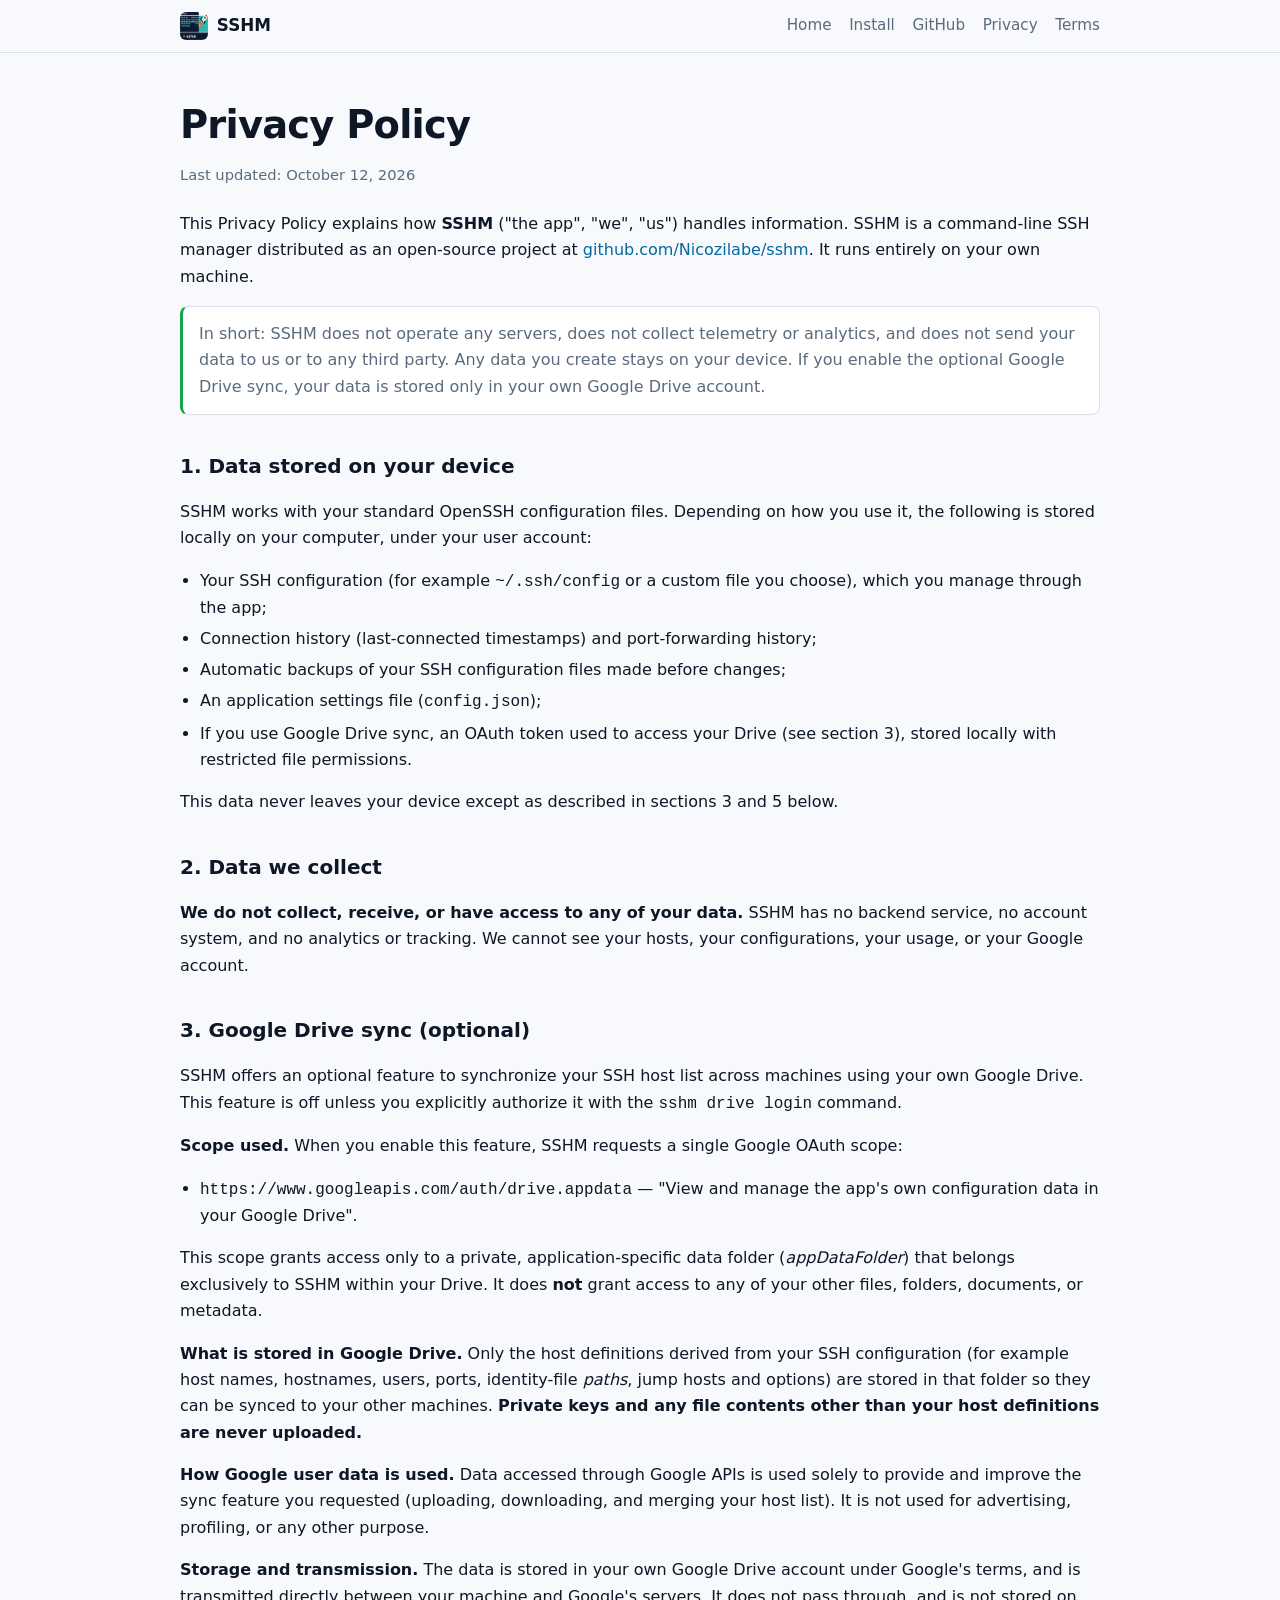
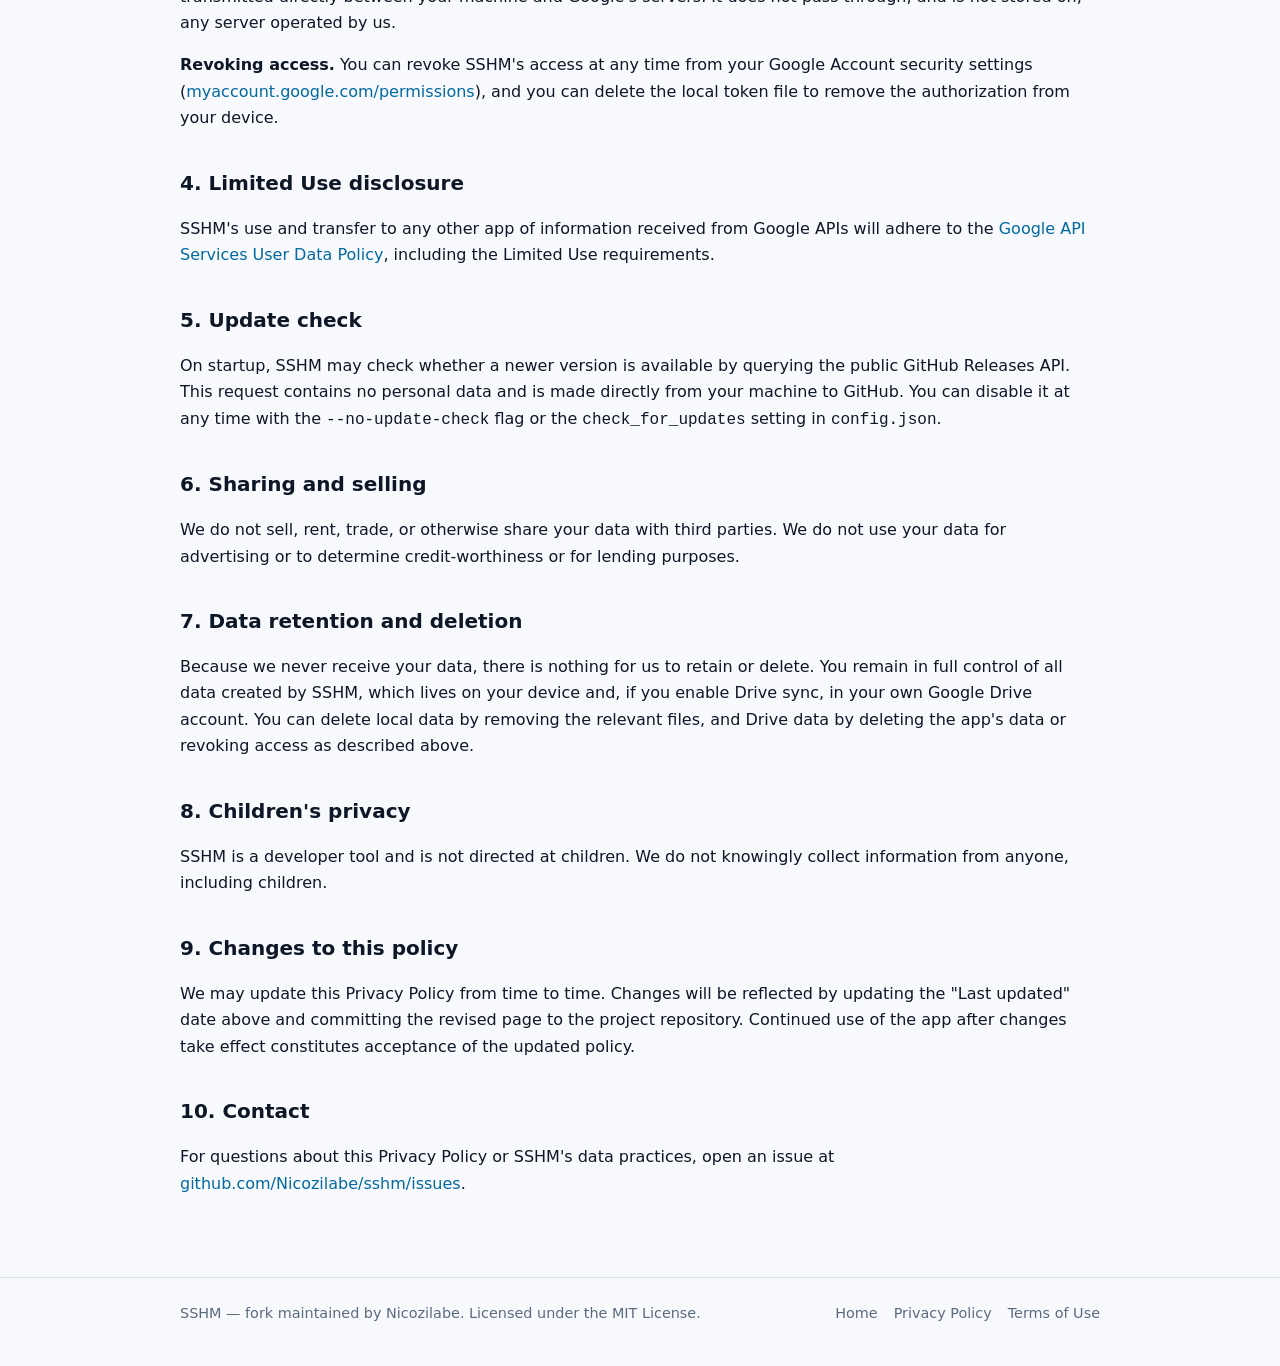
==== docs/privacy.html @ 2ea53ffe "docs: add GitHub Pages site with privacy policy and terms of use Adds a static site under docs/ (hom" ====
<!DOCTYPE html>
<html lang="en">
<head>
  <meta charset="utf-8">
  <meta name="viewport" content="width=device-width, initial-scale=1">
  <title>Privacy Policy — SSHM</title>
  <meta name="description" content="Privacy Policy for SSHM, an interactive SSH manager for the terminal, including how the optional Google Drive sync accesses and uses your data.">
  <link rel="icon" href="logo.png">
  <link rel="stylesheet" href="styles.css">
</head>
<body>
  <header class="site-header">
    <nav class="nav">
      <a class="brand" href="index.html"><img src="logo.png" alt="SSHM logo" class="brand-logo"><span>SSHM</span></a>
      <div class="nav-links">
        <a href="index.html">Home</a>
        <a href="index.html#install">Install</a>
        <a href="https://github.com/Nicozilabe/sshm">GitHub</a>
        <a href="privacy.html">Privacy</a>
        <a href="terms.html">Terms</a>
      </div>
    </nav>
  </header>

  <main>
    <div class="container">
      <article class="doc">
        <h1>Privacy Policy</h1>
        <p class="meta">Last updated: October 12, 2026</p>

        <p>This Privacy Policy explains how <strong>SSHM</strong> ("the app", "we", "us")
          handles information. SSHM is a command-line SSH manager distributed as an
          open-source project at
          <a href="https://github.com/Nicozilabe/sshm">github.com/Nicozilabe/sshm</a>.
          It runs entirely on your own machine.</p>

        <div class="note">
          In short: SSHM does not operate any servers, does not collect telemetry or
          analytics, and does not send your data to us or to any third party. Any data
          you create stays on your device. If you enable the optional Google Drive sync,
          your data is stored only in your own Google Drive account.
        </div>

        <h2>1. Data stored on your device</h2>
        <p>SSHM works with your standard OpenSSH configuration files. Depending on how
          you use it, the following is stored locally on your computer, under your user
          account:</p>
        <ul>
          <li>Your SSH configuration (for example <code>~/.ssh/config</code> or a custom
            file you choose), which you manage through the app;</li>
          <li>Connection history (last-connected timestamps) and port-forwarding history;</li>
          <li>Automatic backups of your SSH configuration files made before changes;</li>
          <li>An application settings file (<code>config.json</code>);</li>
          <li>If you use Google Drive sync, an OAuth token used to access your Drive
            (see section 3), stored locally with restricted file permissions.</li>
        </ul>
        <p>This data never leaves your device except as described in sections 3 and 5
          below.</p>

        <h2>2. Data we collect</h2>
        <p><strong>We do not collect, receive, or have access to any of your data.</strong>
          SSHM has no backend service, no account system, and no analytics or tracking.
          We cannot see your hosts, your configurations, your usage, or your Google
          account.</p>

        <h2>3. Google Drive sync (optional)</h2>
        <p>SSHM offers an optional feature to synchronize your SSH host list across
          machines using your own Google Drive. This feature is off unless you explicitly
          authorize it with the <code>sshm drive login</code> command.</p>

        <p><strong>Scope used.</strong> When you enable this feature, SSHM requests a
          single Google OAuth scope:</p>
        <ul>
          <li><code>https://www.googleapis.com/auth/drive.appdata</code> — "View and
            manage the app's own configuration data in your Google Drive".</li>
        </ul>
        <p>This scope grants access only to a private, application-specific data folder
          (<em>appDataFolder</em>) that belongs exclusively to SSHM within your Drive. It
          does <strong>not</strong> grant access to any of your other files, folders,
          documents, or metadata.</p>

        <p><strong>What is stored in Google Drive.</strong> Only the host definitions
          derived from your SSH configuration (for example host names, hostnames, users,
          ports, identity-file <em>paths</em>, jump hosts and options) are stored in that
          folder so they can be synced to your other machines. <strong>Private keys and
          any file contents other than your host definitions are never uploaded.</strong></p>

        <p><strong>How Google user data is used.</strong> Data accessed through Google
          APIs is used solely to provide and improve the sync feature you requested
          (uploading, downloading, and merging your host list). It is not used for
          advertising, profiling, or any other purpose.</p>

        <p><strong>Storage and transmission.</strong> The data is stored in your own
          Google Drive account under Google's terms, and is transmitted directly between
          your machine and Google's servers. It does not pass through, and is not stored
          on, any server operated by us.</p>

        <p><strong>Revoking access.</strong> You can revoke SSHM's access at any time from
          your Google Account security settings
          (<a href="https://myaccount.google.com/permissions">myaccount.google.com/permissions</a>),
          and you can delete the local token file to remove the authorization from your
          device.</p>

        <h2>4. Limited Use disclosure</h2>
        <p>SSHM's use and transfer to any other app of information received from Google
          APIs will adhere to the
          <a href="https://developers.google.com/terms/api-services-user-data-policy">Google
          API Services User Data Policy</a>, including the Limited Use requirements.</p>

        <h2>5. Update check</h2>
        <p>On startup, SSHM may check whether a newer version is available by querying the
          public GitHub Releases API. This request contains no personal data and is made
          directly from your machine to GitHub. You can disable it at any time with the
          <code>--no-update-check</code> flag or the <code>check_for_updates</code> setting
          in <code>config.json</code>.</p>

        <h2>6. Sharing and selling</h2>
        <p>We do not sell, rent, trade, or otherwise share your data with third parties.
          We do not use your data for advertising or to determine credit-worthiness or for
          lending purposes.</p>

        <h2>7. Data retention and deletion</h2>
        <p>Because we never receive your data, there is nothing for us to retain or
          delete. You remain in full control of all data created by SSHM, which lives on
          your device and, if you enable Drive sync, in your own Google Drive account. You
          can delete local data by removing the relevant files, and Drive data by deleting
          the app's data or revoking access as described above.</p>

        <h2>8. Children's privacy</h2>
        <p>SSHM is a developer tool and is not directed at children. We do not knowingly
          collect information from anyone, including children.</p>

        <h2>9. Changes to this policy</h2>
        <p>We may update this Privacy Policy from time to time. Changes will be reflected
          by updating the "Last updated" date above and committing the revised page to the
          project repository. Continued use of the app after changes take effect
          constitutes acceptance of the updated policy.</p>

        <h2>10. Contact</h2>
        <p>For questions about this Privacy Policy or SSHM's data practices, open an issue
          at
          <a href="https://github.com/Nicozilabe/sshm/issues">github.com/Nicozilabe/sshm/issues</a>.</p>
      </article>
    </div>
  </main>

  <footer class="site-footer">
    <div class="container">
      <div>
        SSHM — fork maintained by <a href="https://github.com/Nicozilabe">Nicozilabe</a>.
        Licensed under the MIT License.
      </div>
      <div class="footer-links">
        <a href="index.html">Home</a>
        <a href="privacy.html">Privacy Policy</a>
        <a href="terms.html">Terms of Use</a>
      </div>
    </div>
  </footer>
</body>
</html>
---- docs/styles.css ----
:root {
  --bg: #0b0f14;
  --bg-soft: #111823;
  --bg-elev: #161f2c;
  --border: #232f3f;
  --text: #e6edf3;
  --text-dim: #9fb0c0;
  --accent: #4ade80;
  --accent-dim: #22c55e;
  --link: #7dd3fc;
  --max: 960px;
  --radius: 12px;
}

@media (prefers-color-scheme: light) {
  :root {
    --bg: #f7f9fc;
    --bg-soft: #ffffff;
    --bg-elev: #ffffff;
    --border: #d8e0ea;
    --text: #0e1726;
    --text-dim: #5a6b7d;
    --accent: #16a34a;
    --accent-dim: #15803d;
    --link: #0369a1;
  }
}

* { box-sizing: border-box; }

html { scroll-behavior: smooth; }

body {
  margin: 0;
  background: var(--bg);
  color: var(--text);
  font-family: ui-sans-serif, system-ui, -apple-system, "Segoe UI", Roboto,
    Helvetica, Arial, sans-serif;
  line-height: 1.65;
  -webkit-font-smoothing: antialiased;
}

code, pre, .mono {
  font-family: ui-monospace, SFMono-Regular, "SF Mono", Menlo, Consolas,
    "Liberation Mono", monospace;
}

a { color: var(--link); text-decoration: none; }
a:hover { text-decoration: underline; }

/* Header */
.site-header {
  position: sticky;
  top: 0;
  z-index: 10;
  background: color-mix(in srgb, var(--bg) 88%, transparent);
  backdrop-filter: blur(10px);
  border-bottom: 1px solid var(--border);
}
.nav {
  max-width: var(--max);
  margin: 0 auto;
  padding: 0.75rem 1.25rem;
  display: flex;
  align-items: center;
  gap: 1rem;
  flex-wrap: wrap;
}
.brand {
  display: inline-flex;
  align-items: center;
  gap: 0.55rem;
  font-weight: 700;
  color: var(--text);
  font-size: 1.05rem;
}
.brand-logo { width: 28px; height: 28px; border-radius: 6px; }
.nav-links {
  margin-left: auto;
  display: flex;
  gap: 1.1rem;
  flex-wrap: wrap;
}
.nav-links a { color: var(--text-dim); font-size: 0.95rem; }
.nav-links a:hover { color: var(--text); text-decoration: none; }

/* Layout */
.container {
  max-width: var(--max);
  margin: 0 auto;
  padding: 0 1.25rem;
}

main { padding-bottom: 4rem; }

/* Hero */
.hero {
  text-align: center;
  padding: 4rem 0 2.5rem;
}
.hero img.hero-logo {
  width: 96px;
  height: 96px;
  border-radius: 18px;
  margin-bottom: 1rem;
}
.hero h1 {
  font-size: clamp(2rem, 5vw, 3rem);
  margin: 0.2rem 0 0.4rem;
  letter-spacing: -0.02em;
}
.hero .tagline {
  color: var(--text-dim);
  font-size: clamp(1.05rem, 2.4vw, 1.3rem);
  margin: 0 auto 1.6rem;
  max-width: 44rem;
}
.buttons {
  display: flex;
  gap: 0.75rem;
  justify-content: center;
  flex-wrap: wrap;
}
.btn {
  display: inline-block;
  padding: 0.7rem 1.15rem;
  border-radius: 10px;
  border: 1px solid var(--border);
  background: var(--bg-elev);
  color: var(--text);
  font-weight: 600;
  font-size: 0.95rem;
}
.btn:hover { text-decoration: none; border-color: var(--accent); }
.btn.primary {
  background: var(--accent);
  border-color: var(--accent);
  color: #06240f;
}
.btn.primary:hover { background: var(--accent-dim); border-color: var(--accent-dim); }

/* Sections */
section { padding: 2.25rem 0; }
section h2 {
  font-size: 1.6rem;
  margin: 0 0 1rem;
  letter-spacing: -0.01em;
}
section h2::before {
  content: "# ";
  color: var(--accent);
  font-family: ui-monospace, monospace;
}

/* Terminal block */
.terminal {
  background: var(--bg-soft);
  border: 1px solid var(--border);
  border-radius: var(--radius);
  overflow: hidden;
}
.terminal .bar {
  display: flex;
  gap: 0.4rem;
  padding: 0.6rem 0.8rem;
  background: var(--bg-elev);
  border-bottom: 1px solid var(--border);
}
.terminal .dot { width: 11px; height: 11px; border-radius: 50%; background: var(--border); }
.terminal pre {
  margin: 0;
  padding: 1.1rem 1.2rem;
  overflow-x: auto;
  font-size: 0.9rem;
  color: var(--text);
}
.terminal .prompt { color: var(--accent); }
.terminal .comment { color: var(--text-dim); }

/* Features */
.grid {
  display: grid;
  grid-template-columns: repeat(auto-fit, minmax(240px, 1fr));
  gap: 1rem;
}
.card {
  background: var(--bg-soft);
  border: 1px solid var(--border);
  border-radius: var(--radius);
  padding: 1.15rem 1.25rem;
}
.card h3 {
  margin: 0 0 0.35rem;
  font-size: 1.02rem;
}
.card p { margin: 0; color: var(--text-dim); font-size: 0.94rem; }

/* Code inline blocks for install */
.step {
  margin: 0 0 1.1rem;
}
.step h3 {
  margin: 0 0 0.5rem;
  font-size: 1rem;
  color: var(--text-dim);
  font-weight: 600;
}
pre.copy {
  background: var(--bg-soft);
  border: 1px solid var(--border);
  border-radius: 10px;
  padding: 0.9rem 1rem;
  overflow-x: auto;
  font-size: 0.88rem;
  margin: 0 0 0.5rem;
}

/* Tables */
table {
  width: 100%;
  border-collapse: collapse;
  font-size: 0.92rem;
}
th, td {
  text-align: left;
  padding: 0.6rem 0.75rem;
  border-bottom: 1px solid var(--border);
}
th { color: var(--text-dim); font-weight: 600; }
tbody tr:hover { background: var(--bg-soft); }

/* Doc pages (privacy / terms) */
.doc {
  padding-top: 2.5rem;
}
.doc h1 {
  font-size: clamp(1.8rem, 4vw, 2.4rem);
  margin: 0 0 0.4rem;
  letter-spacing: -0.02em;
}
.doc .meta { color: var(--text-dim); margin: 0 0 1.5rem; font-size: 0.92rem; }
.doc h2 {
  font-size: 1.25rem;
  margin: 1.8rem 0 0.6rem;
  padding-top: 0.4rem;
}
.doc h2::before { content: none; }
.doc ul { padding-left: 1.25rem; }
.doc li { margin: 0.3rem 0; }
.doc .note {
  background: var(--bg-soft);
  border: 1px solid var(--border);
  border-left: 3px solid var(--accent);
  border-radius: 8px;
  padding: 0.85rem 1rem;
  margin: 1rem 0;
  color: var(--text-dim);
}

/* Footer */
.site-footer {
  border-top: 1px solid var(--border);
  padding: 1.5rem 0 2.5rem;
  color: var(--text-dim);
  font-size: 0.9rem;
}
.site-footer .container {
  display: flex;
  justify-content: space-between;
  gap: 1rem;
  flex-wrap: wrap;
}
.site-footer a { color: var(--text-dim); }
.site-footer a:hover { color: var(--text); }
.footer-links { display: flex; gap: 1rem; flex-wrap: wrap; }
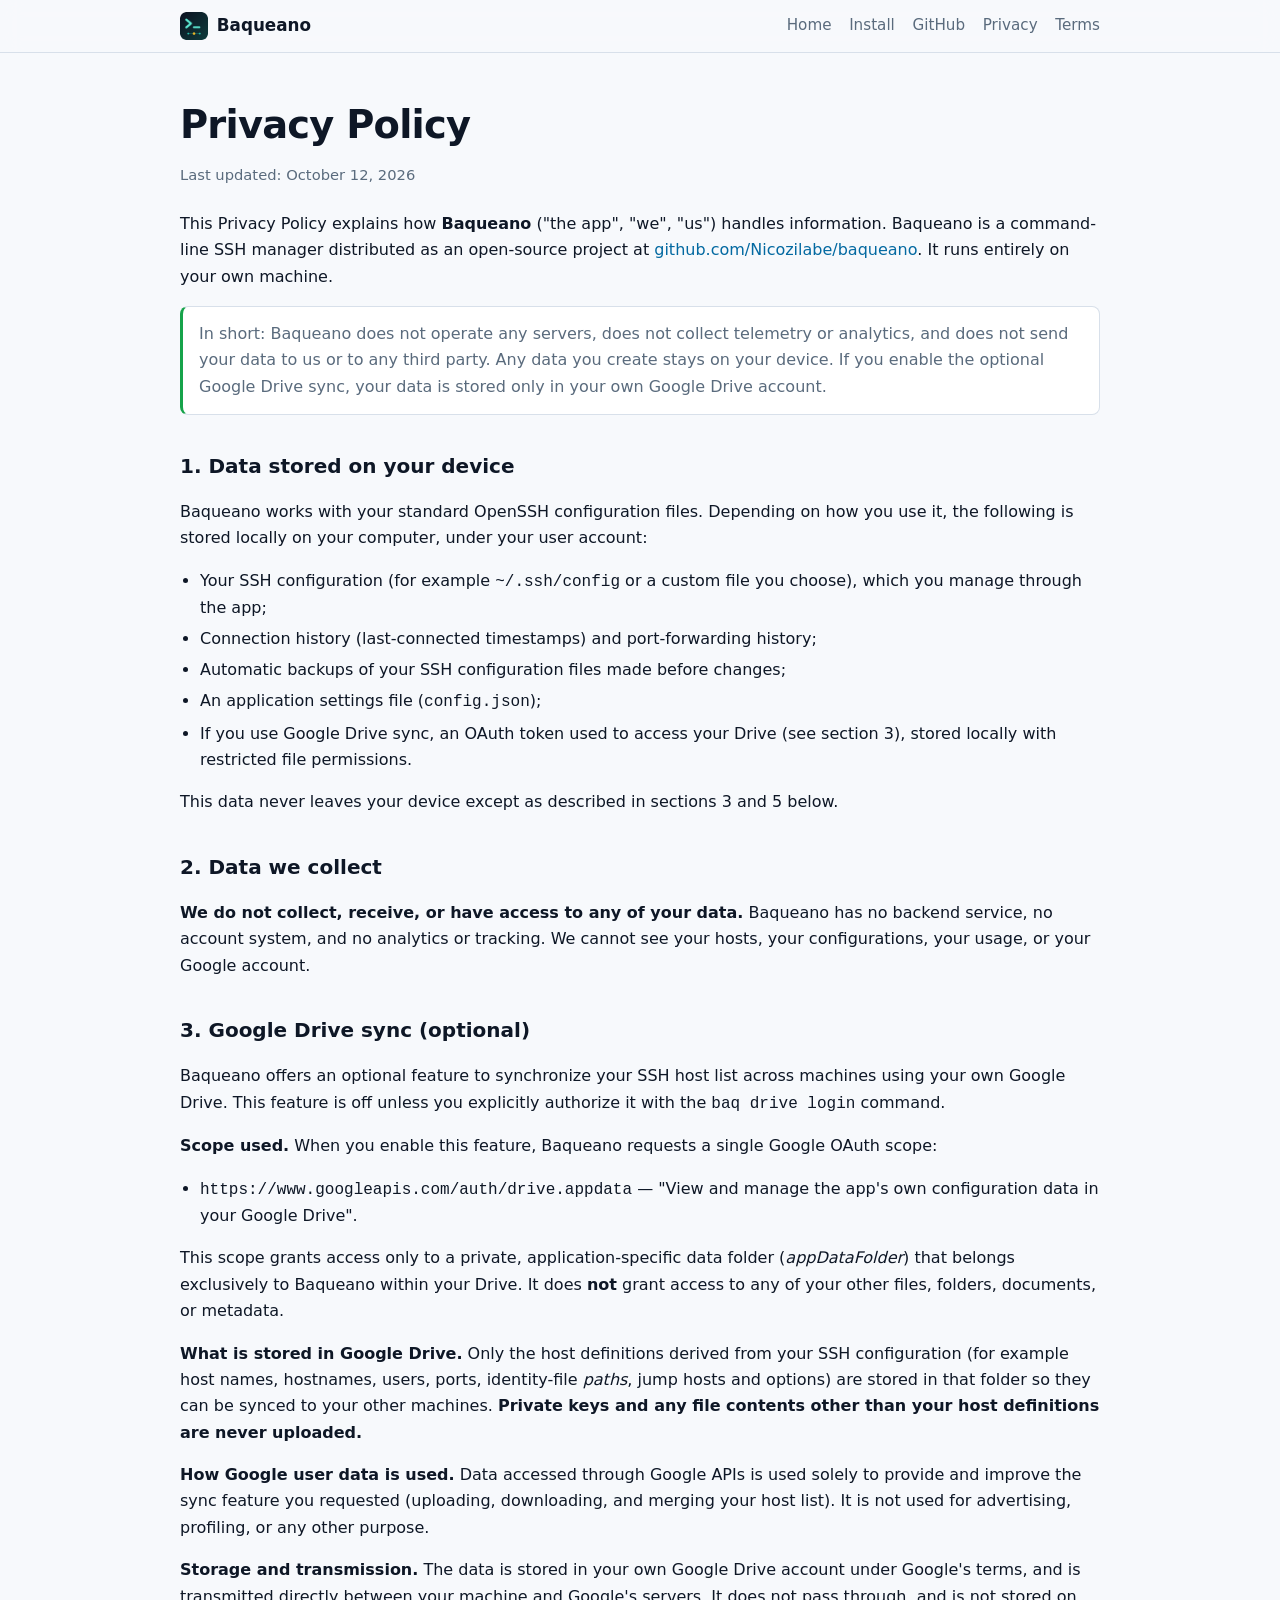
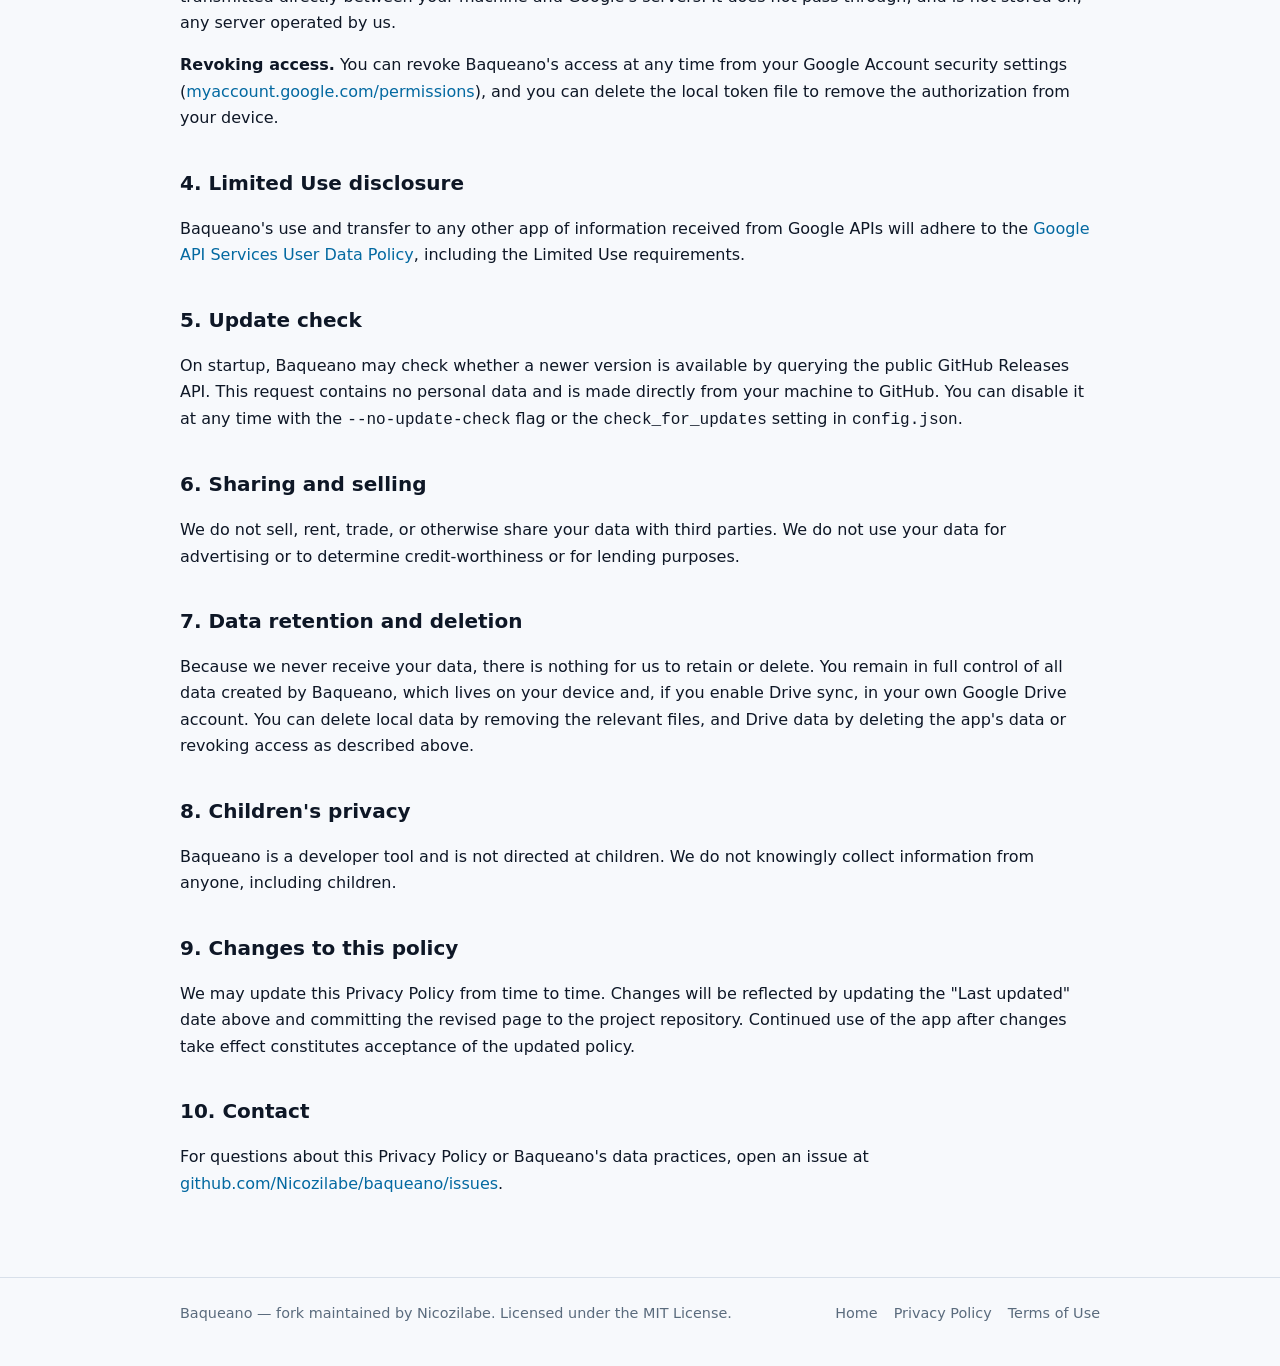
==== commit 9a18f4fb: "chore: rebrand fork from sshm to Baqueano (CLI: baq) Rename the project end-to-end: - Go module gith" ====
--- a/docs/privacy.html
+++ b/docs/privacy.html
@@ -3,19 +3,19 @@
 <head>
   <meta charset="utf-8">
   <meta name="viewport" content="width=device-width, initial-scale=1">
-  <title>Privacy Policy — SSHM</title>
-  <meta name="description" content="Privacy Policy for SSHM, an interactive SSH manager for the terminal, including how the optional Google Drive sync accesses and uses your data.">
+  <title>Privacy Policy — Baqueano</title>
+  <meta name="description" content="Privacy Policy for Baqueano, an interactive SSH manager for the terminal, including how the optional Google Drive sync accesses and uses your data.">
   <link rel="icon" href="logo.png">
   <link rel="stylesheet" href="styles.css">
 </head>
 <body>
   <header class="site-header">
     <nav class="nav">
-      <a class="brand" href="index.html"><img src="logo.png" alt="SSHM logo" class="brand-logo"><span>SSHM</span></a>
+      <a class="brand" href="index.html"><img src="logo.png" alt="Baqueano logo" class="brand-logo"><span>Baqueano</span></a>
       <div class="nav-links">
         <a href="index.html">Home</a>
         <a href="index.html#install">Install</a>
-        <a href="https://github.com/Nicozilabe/sshm">GitHub</a>
+        <a href="https://github.com/Nicozilabe/baqueano">GitHub</a>
         <a href="privacy.html">Privacy</a>
         <a href="terms.html">Terms</a>
       </div>
@@ -28,21 +28,21 @@
         <h1>Privacy Policy</h1>
         <p class="meta">Last updated: October 12, 2026</p>
 
-        <p>This Privacy Policy explains how <strong>SSHM</strong> ("the app", "we", "us")
-          handles information. SSHM is a command-line SSH manager distributed as an
+        <p>This Privacy Policy explains how <strong>Baqueano</strong> ("the app", "we", "us")
+          handles information. Baqueano is a command-line SSH manager distributed as an
           open-source project at
-          <a href="https://github.com/Nicozilabe/sshm">github.com/Nicozilabe/sshm</a>.
+          <a href="https://github.com/Nicozilabe/baqueano">github.com/Nicozilabe/baqueano</a>.
           It runs entirely on your own machine.</p>
 
         <div class="note">
-          In short: SSHM does not operate any servers, does not collect telemetry or
+          In short: Baqueano does not operate any servers, does not collect telemetry or
           analytics, and does not send your data to us or to any third party. Any data
           you create stays on your device. If you enable the optional Google Drive sync,
           your data is stored only in your own Google Drive account.
         </div>
 
         <h2>1. Data stored on your device</h2>
-        <p>SSHM works with your standard OpenSSH configuration files. Depending on how
+        <p>Baqueano works with your standard OpenSSH configuration files. Depending on how
           you use it, the following is stored locally on your computer, under your user
           account:</p>
         <ul>
@@ -59,23 +59,23 @@
 
         <h2>2. Data we collect</h2>
         <p><strong>We do not collect, receive, or have access to any of your data.</strong>
-          SSHM has no backend service, no account system, and no analytics or tracking.
+          Baqueano has no backend service, no account system, and no analytics or tracking.
           We cannot see your hosts, your configurations, your usage, or your Google
           account.</p>
 
         <h2>3. Google Drive sync (optional)</h2>
-        <p>SSHM offers an optional feature to synchronize your SSH host list across
+        <p>Baqueano offers an optional feature to synchronize your SSH host list across
           machines using your own Google Drive. This feature is off unless you explicitly
-          authorize it with the <code>sshm drive login</code> command.</p>
+          authorize it with the <code>baq drive login</code> command.</p>
 
-        <p><strong>Scope used.</strong> When you enable this feature, SSHM requests a
+        <p><strong>Scope used.</strong> When you enable this feature, Baqueano requests a
           single Google OAuth scope:</p>
         <ul>
           <li><code>https://www.googleapis.com/auth/drive.appdata</code> — "View and
             manage the app's own configuration data in your Google Drive".</li>
         </ul>
         <p>This scope grants access only to a private, application-specific data folder
-          (<em>appDataFolder</em>) that belongs exclusively to SSHM within your Drive. It
+          (<em>appDataFolder</em>) that belongs exclusively to Baqueano within your Drive. It
           does <strong>not</strong> grant access to any of your other files, folders,
           documents, or metadata.</p>
 
@@ -95,20 +95,20 @@
           your machine and Google's servers. It does not pass through, and is not stored
           on, any server operated by us.</p>
 
-        <p><strong>Revoking access.</strong> You can revoke SSHM's access at any time from
+        <p><strong>Revoking access.</strong> You can revoke Baqueano's access at any time from
           your Google Account security settings
           (<a href="https://myaccount.google.com/permissions">myaccount.google.com/permissions</a>),
           and you can delete the local token file to remove the authorization from your
           device.</p>
 
         <h2>4. Limited Use disclosure</h2>
-        <p>SSHM's use and transfer to any other app of information received from Google
+        <p>Baqueano's use and transfer to any other app of information received from Google
           APIs will adhere to the
           <a href="https://developers.google.com/terms/api-services-user-data-policy">Google
           API Services User Data Policy</a>, including the Limited Use requirements.</p>
 
         <h2>5. Update check</h2>
-        <p>On startup, SSHM may check whether a newer version is available by querying the
+        <p>On startup, Baqueano may check whether a newer version is available by querying the
           public GitHub Releases API. This request contains no personal data and is made
           directly from your machine to GitHub. You can disable it at any time with the
           <code>--no-update-check</code> flag or the <code>check_for_updates</code> setting
@@ -121,13 +121,13 @@
 
         <h2>7. Data retention and deletion</h2>
         <p>Because we never receive your data, there is nothing for us to retain or
-          delete. You remain in full control of all data created by SSHM, which lives on
+          delete. You remain in full control of all data created by Baqueano, which lives on
           your device and, if you enable Drive sync, in your own Google Drive account. You
           can delete local data by removing the relevant files, and Drive data by deleting
           the app's data or revoking access as described above.</p>
 
         <h2>8. Children's privacy</h2>
-        <p>SSHM is a developer tool and is not directed at children. We do not knowingly
+        <p>Baqueano is a developer tool and is not directed at children. We do not knowingly
           collect information from anyone, including children.</p>
 
         <h2>9. Changes to this policy</h2>
@@ -137,9 +137,9 @@
           constitutes acceptance of the updated policy.</p>
 
         <h2>10. Contact</h2>
-        <p>For questions about this Privacy Policy or SSHM's data practices, open an issue
+        <p>For questions about this Privacy Policy or Baqueano's data practices, open an issue
           at
-          <a href="https://github.com/Nicozilabe/sshm/issues">github.com/Nicozilabe/sshm/issues</a>.</p>
+          <a href="https://github.com/Nicozilabe/baqueano/issues">github.com/Nicozilabe/baqueano/issues</a>.</p>
       </article>
     </div>
   </main>
@@ -147,7 +147,7 @@
   <footer class="site-footer">
     <div class="container">
       <div>
-        SSHM — fork maintained by <a href="https://github.com/Nicozilabe">Nicozilabe</a>.
+        Baqueano — fork maintained by <a href="https://github.com/Nicozilabe">Nicozilabe</a>.
         Licensed under the MIT License.
       </div>
       <div class="footer-links">
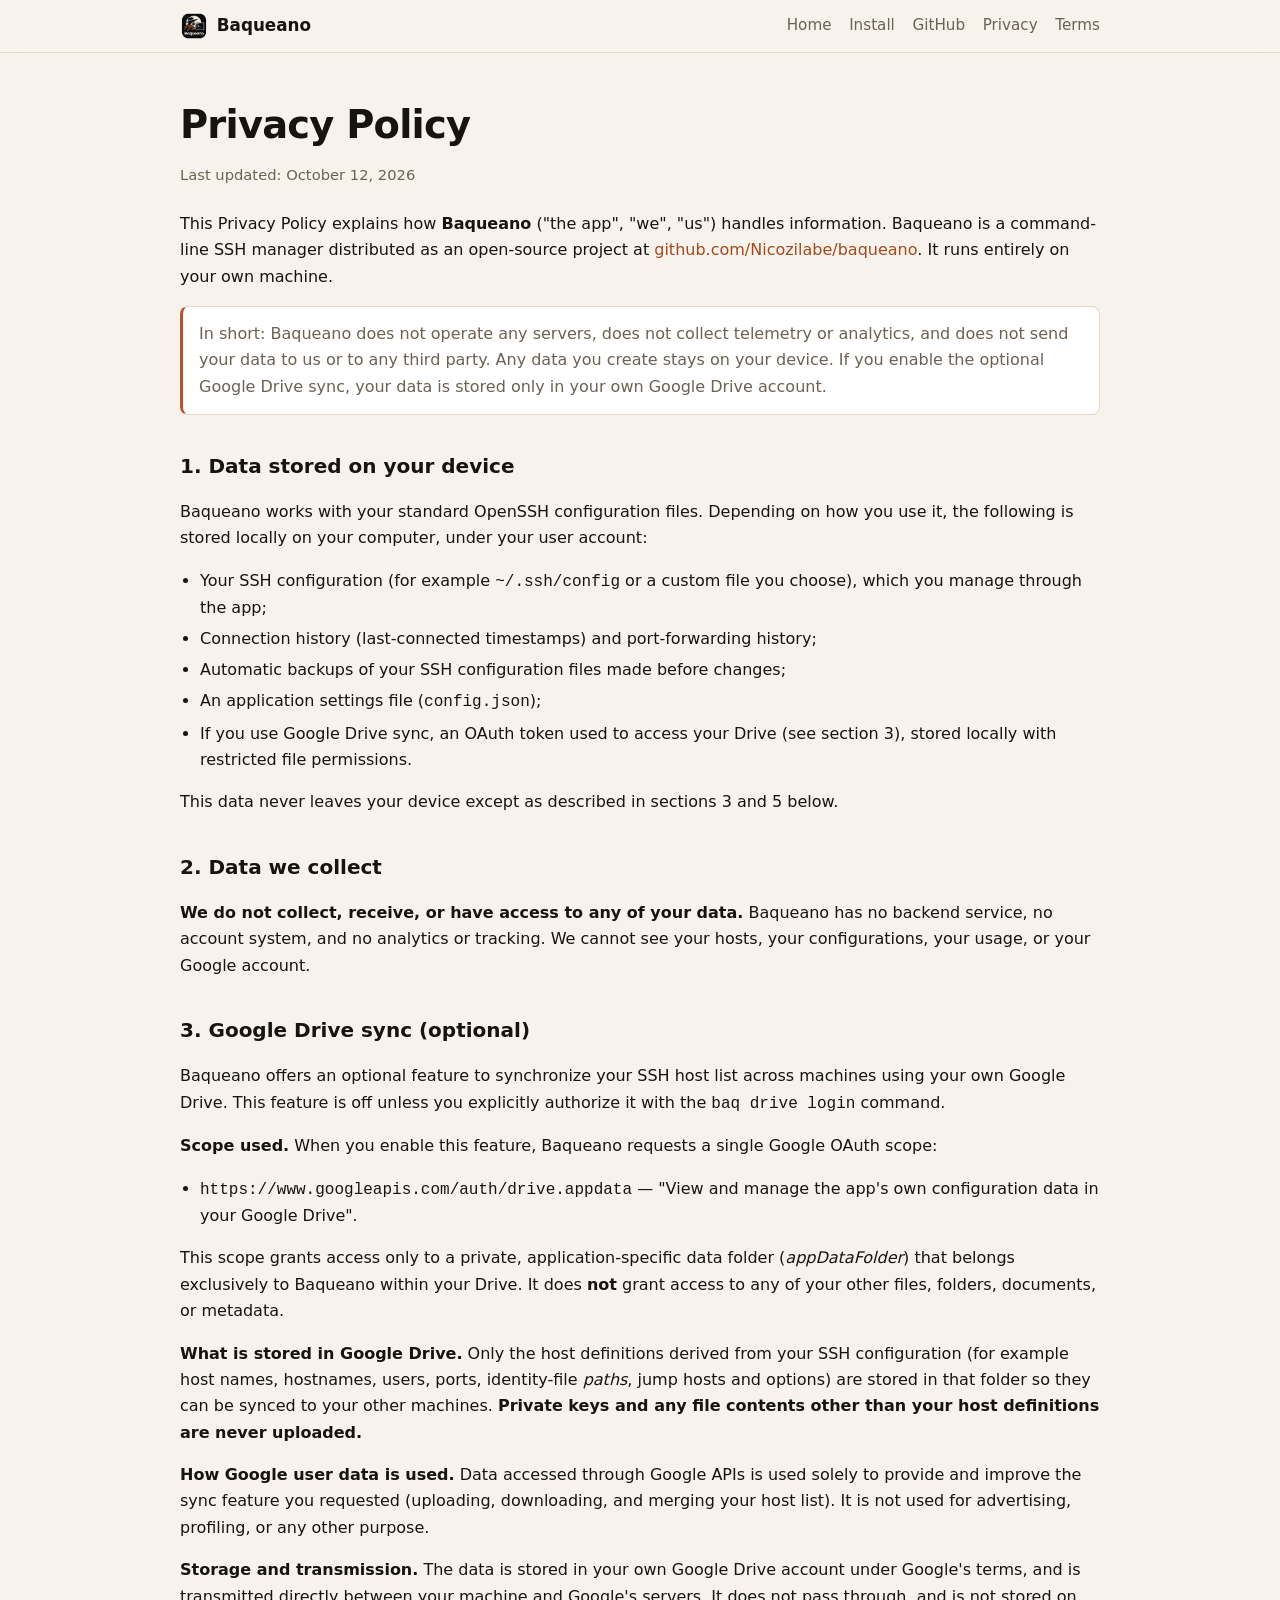
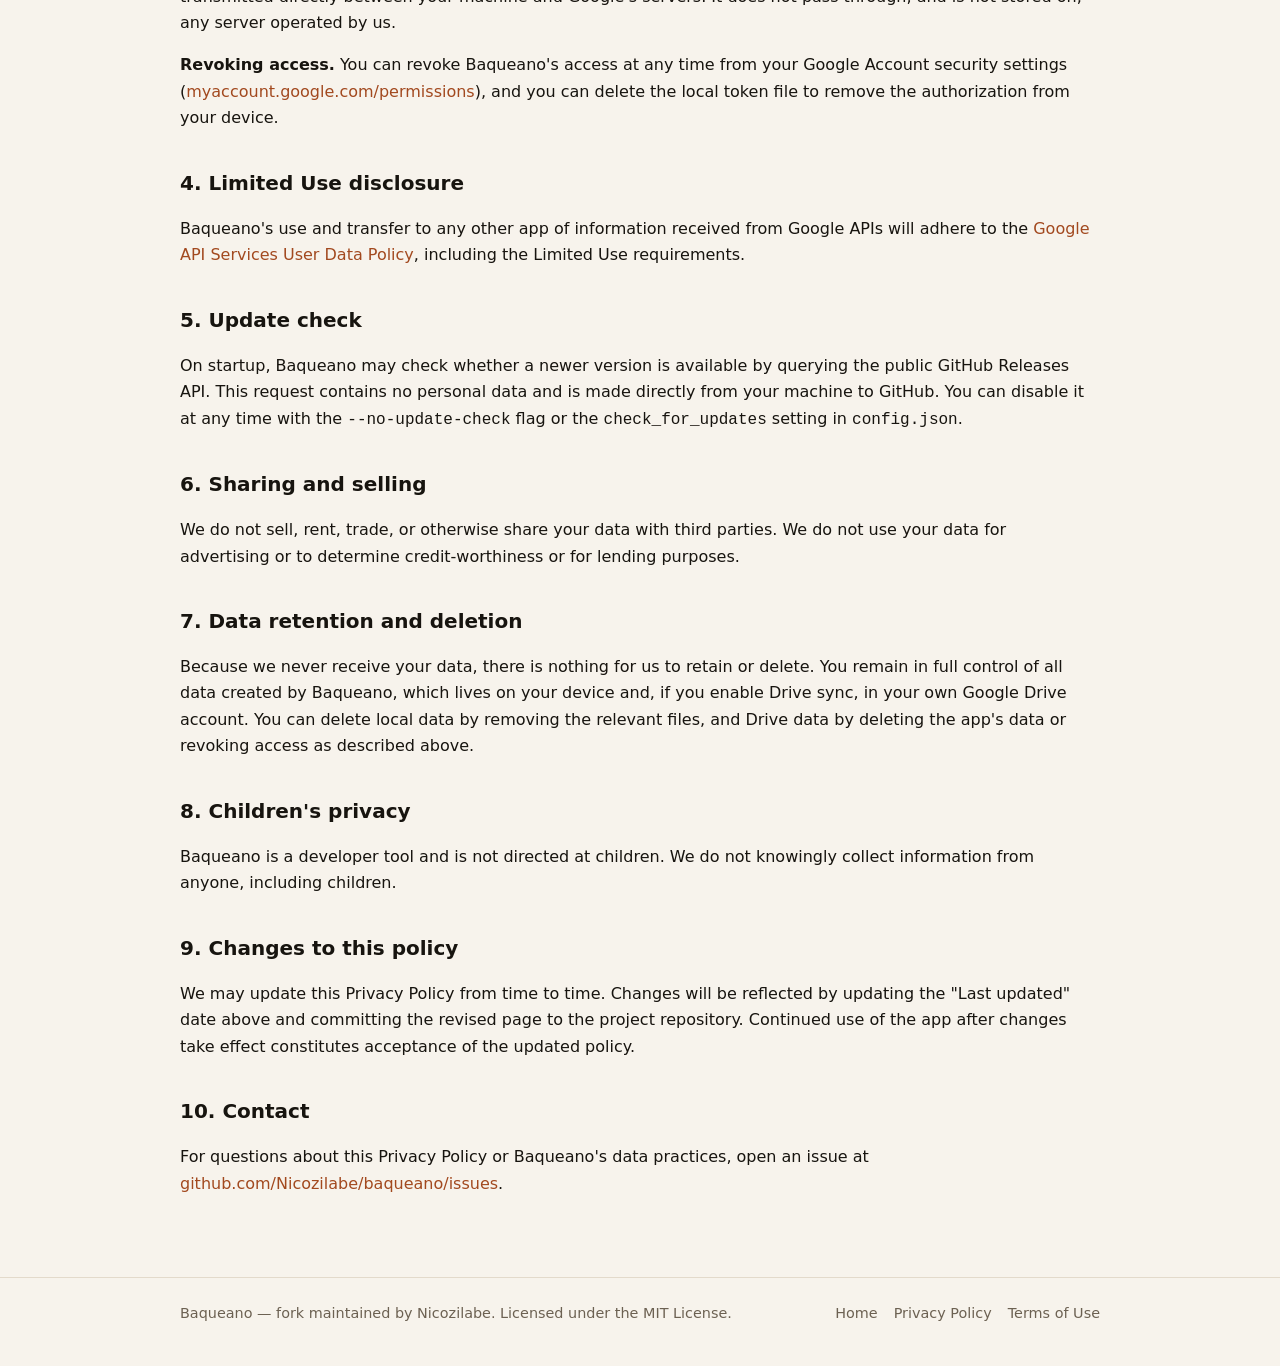
==== commit a0d68bee: "fix: rename logo files to bust the GitHub image cache GitHub's image proxy kept serving the previous" ====
--- a/docs/privacy.html
+++ b/docs/privacy.html
@@ -5,13 +5,13 @@
   <meta name="viewport" content="width=device-width, initial-scale=1">
   <title>Privacy Policy — Baqueano</title>
   <meta name="description" content="Privacy Policy for Baqueano, an interactive SSH manager for the terminal, including how the optional Google Drive sync accesses and uses your data.">
-  <link rel="icon" href="logo.png">
+  <link rel="icon" href="baqueano-logo.png">
   <link rel="stylesheet" href="styles.css">
 </head>
 <body>
   <header class="site-header">
     <nav class="nav">
-      <a class="brand" href="index.html"><img src="logo.png" alt="Baqueano logo" class="brand-logo"><span>Baqueano</span></a>
+      <a class="brand" href="index.html"><img src="baqueano-logo.png" alt="Baqueano logo" class="brand-logo"><span>Baqueano</span></a>
       <div class="nav-links">
         <a href="index.html">Home</a>
         <a href="index.html#install">Install</a>
--- a/docs/styles.css
+++ b/docs/styles.css
@@ -1,28 +1,28 @@
 :root {
-  --bg: #0b0f14;
-  --bg-soft: #111823;
-  --bg-elev: #161f2c;
-  --border: #232f3f;
-  --text: #e6edf3;
-  --text-dim: #9fb0c0;
-  --accent: #4ade80;
-  --accent-dim: #22c55e;
-  --link: #7dd3fc;
+  --bg: #0b0d10;
+  --bg-soft: #12151b;
+  --bg-elev: #171b22;
+  --border: #2a3038;
+  --text: #f1ebe1;
+  --text-dim: #a79d8e;
+  --accent: #b9542a;
+  --accent-dim: #9a4423;
+  --link: #e0a56b;
   --max: 960px;
   --radius: 12px;
 }
 
 @media (prefers-color-scheme: light) {
   :root {
-    --bg: #f7f9fc;
+    --bg: #f7f3ec;
     --bg-soft: #ffffff;
     --bg-elev: #ffffff;
-    --border: #d8e0ea;
-    --text: #0e1726;
-    --text-dim: #5a6b7d;
-    --accent: #16a34a;
-    --accent-dim: #15803d;
-    --link: #0369a1;
+    --border: #e3dacb;
+    --text: #17140f;
+    --text-dim: #6c6152;
+    --accent: #b9542a;
+    --accent-dim: #9a4423;
+    --link: #a2491f;
   }
 }
 
@@ -135,7 +135,7 @@
 .btn.primary {
   background: var(--accent);
   border-color: var(--accent);
-  color: #06240f;
+  color: #f7f3ec;
 }
 .btn.primary:hover { background: var(--accent-dim); border-color: var(--accent-dim); }
 
